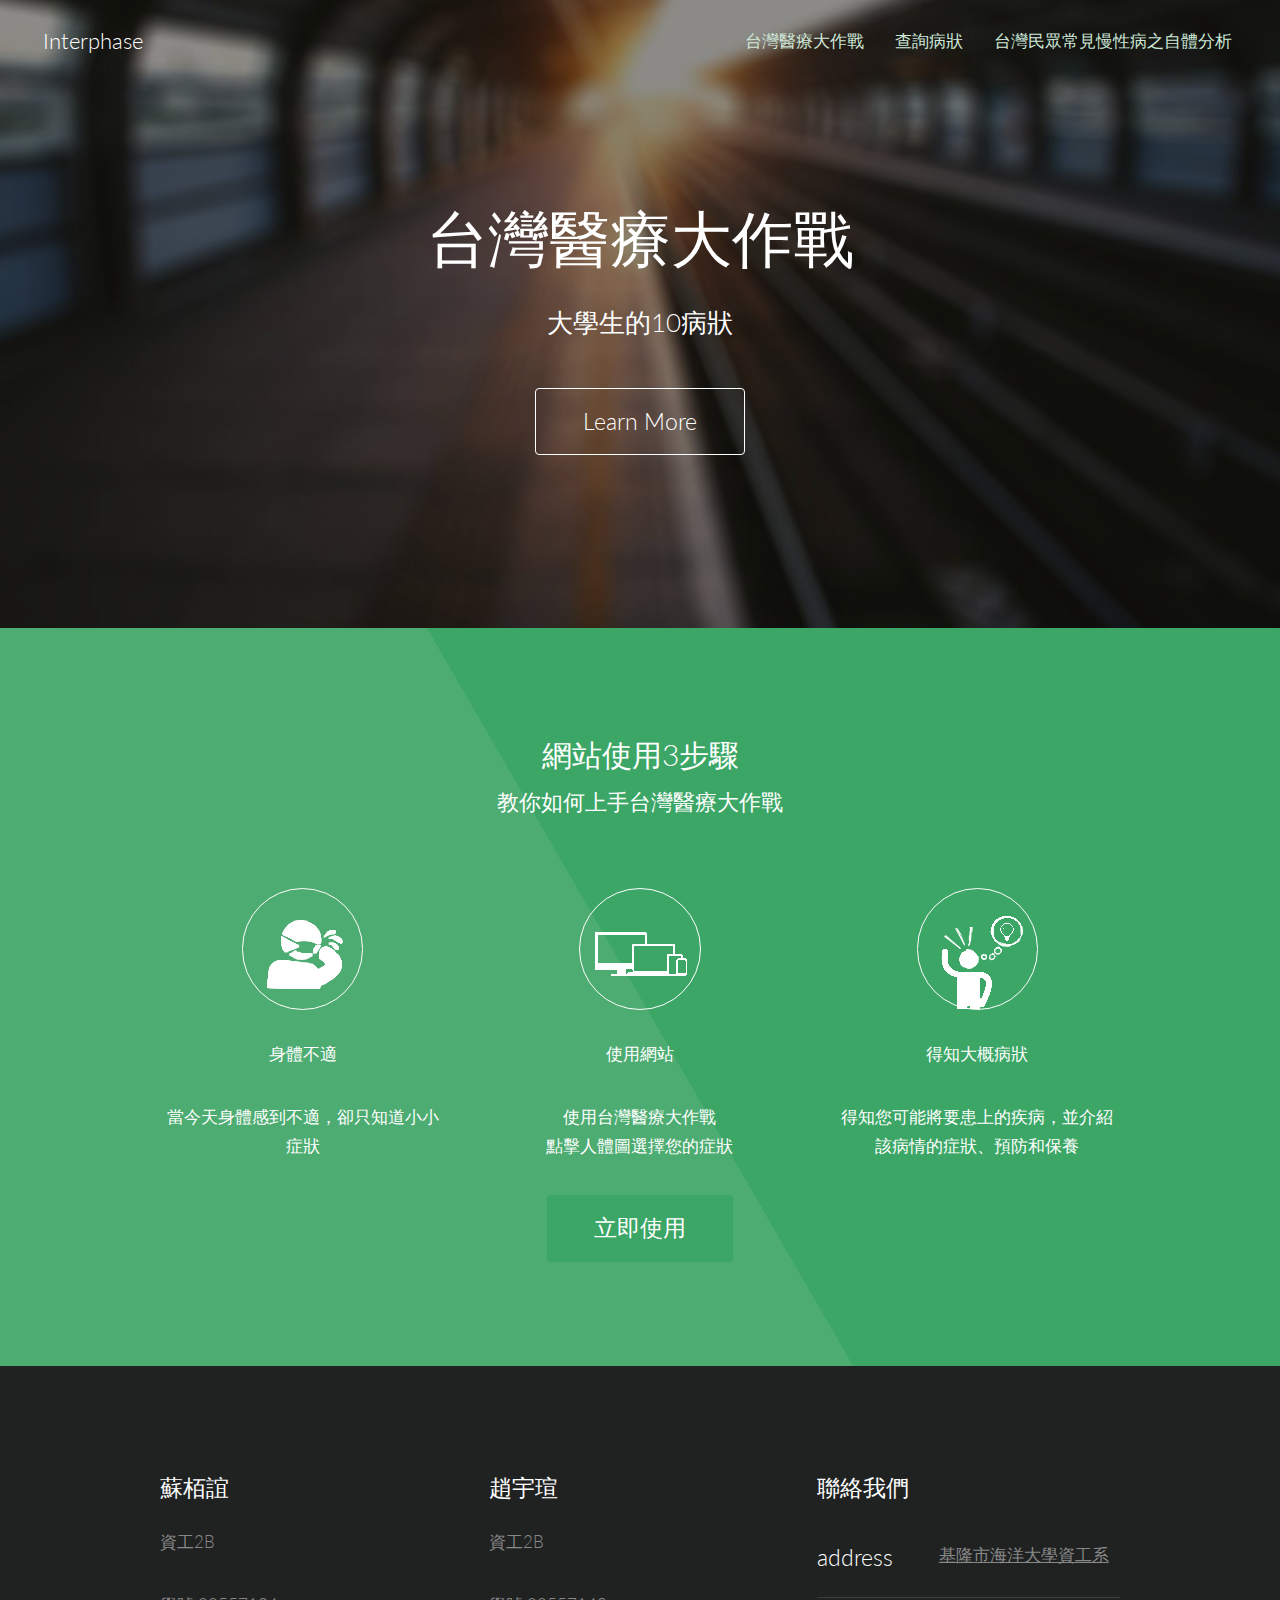
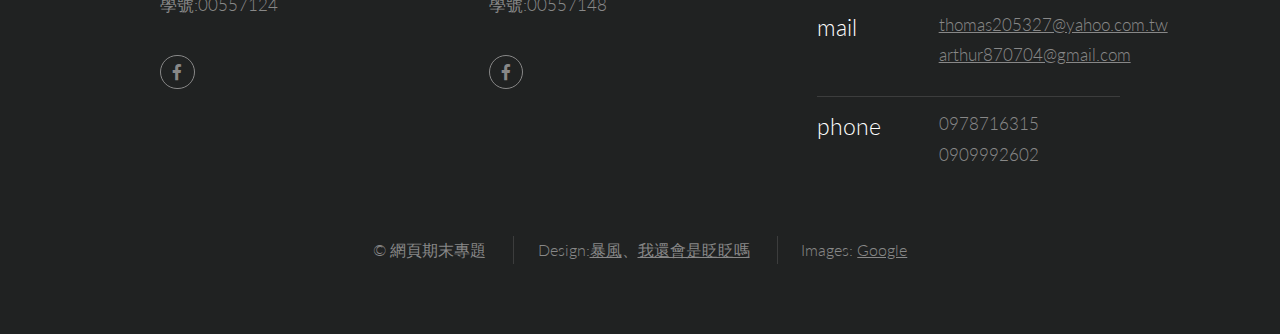
==== index.html @ dbf204b2 "First commit" ====
<!DOCTYPE html>

<html lang="en">
	<head>
		<meta charset="UTF-8">
		<title>網頁期末專題-台灣醫療大作戰</title>
		<meta http-equiv="content-type" content="text/html; charset=utf-8" />
		<meta name="description" content="" />
		<meta name="keywords" content="" />
		
		<script src="js/jquery.min.js"></script>                    
		<script src="js/skel.min.js"></script>
		<script src="js/skel-layers.min.js"></script>               <!-- 左上方的-->
		<script src="js/init.js"></script>
		<script>
		$(function(){
        $('#bu').click(function(){
        $('html,body').animate({scrollTop:$('#one').offset().top},800);});
		});
		</script>
		<noscript>																<!-- -->
			<link rel="stylesheet" href="css/skel.css" />
			<link rel="stylesheet" href="css/style.css" />
			<link rel="stylesheet" href="css/style-xlarge.css" />
		</noscript>
	</head>
	<body class="landing">

		<!-- Header -->   
			<header id="header">                               
				<h1><a href="homepage.html" >Interphase</a></h1>
				<nav id="nav">
					<ul>
						<li><a href="homepage.html" target="_blank">台灣醫療大作戰</a></li>   <!-- 開新的一個視窗---->
						<li><a href="searchsick.html" target="_blank">查詢病狀</a></li>
						<li><a href="instructions.html" target="_blank">台灣民眾常見慢性病之自體分析</a></li>    
					</ul>
				</nav>
			</header>

		<!-- Banner -->                         <!-- 第一個畫面 -->   
			<section id="banner">
				<h2>台灣醫療大作戰</h2>
				<p>大學生的10病狀</p>
				<ul class="actions">
					<li>
						<a  id="bu"class="button big">Learn More</a>
					</li>
				</ul>
			</section>

		<!-- One -->                                                <!-- 第二個畫面       第一個小圈(小人身體不舒服)   第二個小圈(使用網站)   第三個小圈(得知大概病狀  就醫是否)-->  
			<section id="one" class="wrapper style1 align-center">
				<div class="container">
					<header>
						<h2>網站使用3步驟</h2>
						<p>教你如何上手台灣醫療大作戰</p>
					</header>
					<div class="row 200%">
						<section class="4u 12u$(small)">
							<i class="icon big rounded"><img style="margin-top:20px"src="images/sick.png"></i>    <!-- 用圖片-->
							<p>身體不適</p>
							<p>當今天身體感到不適，卻只知道小小症狀</p>
						</section>
						<section class="4u 12u$(small)">
							<i class="icon big rounded"><img style="margin-top:20px"src="images/computer.png"></i>
							<p>使用網站</p>
							<p>使用台灣醫療大作戰<br>點擊人體圖選擇您的症狀</p>
						</section>
						<section class="4u$ 12u$(small)">
							<i class="icon big rounded"><img style="margin-top:20px"src="images/idea.png"></i>
							<p>得知大概病狀</p>
							<p>得知您可能將要患上的疾病，並介紹該病情的症狀、預防和保養</p>
						</section>
					</div>
				</div>
				<ul class="actions">
					<li>
						<a href="searchsick.html" target="_blank" class="button big">立即使用</a>
					</li>
				</ul>
			</section>
			

		<!-- Footer -->
			<footer id="footer">
				<div class="container">
					<div class="row">
						<section class="4u 6u(medium) 12u$(small)">
							<h3>蘇栢誼</h3>
							<p>資工2B</p>
							<p>學號:00557124</p>
							<ul class="icons">
								<li><a href="https://www.facebook.com/profile.php?id=100003117683092" class="icon rounded fa-facebook"  target="_blank"><span class="label">Facebook</span></a></li>
							</ul>
						</section>
						
						<section class="4u 6u$(medium) 12u$(small)">
							<h3>趙宇瑄</h3>
							<p>資工2B</p>
							<p>學號:00557148</p>
							<ul class="icons">
								<li><a href="https://www.facebook.com/yuhsiun.choa" class="icon rounded fa-facebook"  target="_blank"><span class="label">Facebook</span></a></li>
							</ul>
						</section>
						
						<section class="4u$ 12u$(medium) 12u$(small)">
							<h3>聯絡我們</h3>
							<ul class="tabular">
								<li>
									<h3>address</h3>
									<a href="https://www.google.com.tw/maps/place/%E5%9C%8B%E7%AB%8B%E5%8F%B0%E7%81%A3%E6%B5%B7%E6%B4%8B%E5%A4%A7%E5%AD%B8%E9%9B%BB%E6%A9%9F%E5%B7%A5%E7%A8%8B%E5%AD%B8%E7%B3%BB/@25.1507169,121.7722264,16z/data=!4m8!1m2!2m1!1z5rW35rSL5aSn5a246Zu76LOH57O76aSo!3m4!1s0x345d4f0ec8c16b89:0xb1344fe19b8e067!8m2!3d25.1505787!4d121.7805212"  target="_blank">基隆市海洋大學資工系
									
								</li>
								<li>
									<h3>mail</h3>
									<a href="mailto:thomas205327@yahoo.com.tw"  target="_blank">thomas205327@yahoo.com.tw</a>
									<a href="mailto:arthur870704@gmail.com" target="_blank">arthur870704@gmail.com</a>
								</li>
								<li>
									<h3>phone</h3>
									0978716315<br>
									0909992602
								</li>
							</ul>
						</section>
					</div>
					<ul class="copyright">
						<li>&copy; 網頁期末專題</li>
						<li>Design:<a href="https://www.facebook.com/profile.php?id=100003117683092"target="_blank">暴風</a>、<a href="https://www.facebook.com/yuhsiun.choa"target="_blank">我還會是眨眨嗎</a></li>
						<li>Images: <a href="https://www.google.com.tw/"target="_blank">Google</a></li>
					</ul>
				</div>
			</footer>

	</body>
</html>
---- css/skel.css ----
/* Resets (http://meyerweb.com/eric/tools/css/reset/ | v2.0 | 20110126 | License: none (public domain)) */

	html,body,div,span,applet,object,iframe,h1,h2,h3,h4,h5,h6,p,blockquote,pre,a,abbr,acronym,address,big,cite,code,del,dfn,em,img,ins,kbd,q,s,samp,small,strike,strong,sub,sup,tt,var,b,u,i,center,dl,dt,dd,ol,ul,li,fieldset,form,label,legend,table,caption,tbody,tfoot,thead,tr,th,td,article,aside,canvas,details,embed,figure,figcaption,footer,header,hgroup,menu,nav,output,ruby,section,summary,time,mark,audio,video{margin:0;padding:0;border:0;font-size:100%;font:inherit;vertical-align:baseline;}article,aside,details,figcaption,figure,footer,header,hgroup,menu,nav,section{display:block;}body{line-height:1;}ol,ul{list-style:none;}blockquote,q{quotes:none;}blockquote:before,blockquote:after,q:before,q:after{content:'';content:none;}table{border-collapse:collapse;border-spacing:0;}body{-webkit-text-size-adjust:none}

/* Box Model */

	*, *:before, *:after {
		-moz-box-sizing: border-box;
		-webkit-box-sizing: border-box;
		box-sizing: border-box;
	}

/* Container */

	body {
		/* min-width: (containers) */
		min-width: 1200px;
	}

	.container {
		margin-left: auto;
		margin-right: auto;

		/* width: (containers) */
		width: 1200px;
	}

	/* Modifiers */

		/* 125% */
			.container.\31 25\25 {
				width: 100%;

				/* max-width: (containers * 1.25) */
				max-width: 1500px;

				/* min-width: (containers) */
				min-width: 1200px;
			}

		/* 75% */
			.container.\37 5\25 {

				/* width: (containers * 0.75) */
				width: 900px;

			}

		/* 50% */
			.container.\35 0\25 {

				/* width: (containers * 0.50) */
				width: 600px;

			}

		/* 25% */
			.container.\32 5\25 {

				/* width: (containers * 0.25) */
				width: 300px;

			}

/* Grid */

	.row {
		border-bottom: solid 1px transparent;
	}

	.row > * {
		float: left;
	}

	.row:after, .row:before {
		content: '';
		display: block;
		clear: both;
		height: 0;
	}

	.row.uniform > * > :first-child {
		margin-top: 0;
	}

	.row.uniform > * > :last-child {
		margin-bottom: 0;
	}

	/* Gutters */

		/* Normal */

			.row > * {
				/* padding: (gutters.horizontal) 0 0 (gutters.vertical) */
				padding: 0 0 0 2em;
			}

			.row {
				/* margin: -(gutters.horizontal) 0 0 -(gutters.vertical) */
				margin: 0 0 0 -2em;
			}

			.row.uniform > * {
				/* padding: (gutters.vertical) 0 0 (gutters.vertical) */
				padding: 2em 0 0 2em;
			}

			.row.uniform {
				/* margin: -(gutters.vertical) 0 0 -(gutters.vertical) */
				margin: -2em 0 0 -2em;
			}

		/* 200% */

			.row.\32 00\25 > * {
				/* padding: (gutters.horizontal) 0 0 (gutters.vertical) */
				padding: 0 0 0 4em;
			}

			.row.\32 00\25 {
				/* margin: -(gutters.horizontal) 0 0 -(gutters.vertical) */
				margin: 0 0 0 -4em;
			}

			.row.uniform.\32 00\25 > * {
				/* padding: (gutters.vertical) 0 0 (gutters.vertical) */
				padding: 4em 0 0 4em;
			}

			.row.uniform.\32 00\25 {
				/* margin: -(gutters.vertical) 0 0 -(gutters.vertical) */
				margin: -4em 0 0 -4em;
			}

		/* 150% */

			.row.\31 50\25 > * {
				/* padding: (gutters.horizontal) 0 0 (gutters.vertical) */
				padding: 0 0 0 1.5em;
			}

			.row.\31 50\25 {
				/* margin: -(gutters.horizontal) 0 0 -(gutters.vertical) */
				margin: 0 0 0 -1.5em;
			}

			.row.uniform.\31 50\25 > * {
				/* padding: (gutters.vertical) 0 0 (gutters.vertical) */
				padding: 1.5em 0 0 1.5em;
			}

			.row.uniform.\31 50\25 {
				/* margin: -(gutters.vertical) 0 0 -(gutters.vertical) */
				margin: -1.5em 0 0 -1.5em;
			}

		/* 50% */

			.row.\35 0\25 > * {
				/* padding: (gutters.horizontal) 0 0 (gutters.vertical) */
				padding: 0 0 0 1em;
			}

			.row.\35 0\25 {
				/* margin: -(gutters.horizontal) 0 0 -(gutters.vertical) */
				margin: 0 0 0 -1em;
			}

			.row.uniform.\35 0\25 > * {
				/* padding: (gutters.vertical) 0 0 (gutters.vertical) */
				padding: 1em 0 0 1em;
			}

			.row.uniform.\35 0\25 {
				/* margin: -(gutters.vertical) 0 0 -(gutters.vertical) */
				margin: -1em 0 0 -1em;
			}

		/* 25% */

			.row.\32 5\25 > * {
				/* padding: (gutters.horizontal) 0 0 (gutters.vertical) */
				padding: 0 0 0 0.5em;
			}

			.row.\32 5\25 {
				/* margin: -(gutters.horizontal) 0 0 -(gutters.vertical) */
				margin: 0 0 0 -0.5em;
			}

			.row.uniform.\32 5\25 > * {
				/* padding: (gutters.vertical) 0 0 (gutters.vertical) */
				padding: 0.5em 0 0 0.5em;
			}

			.row.uniform.\32 5\25 {
				/* margin: -(gutters.vertical) 0 0 -(gutters.vertical) */
				margin: -0.5em 0 0 -0.5em;
			}

		/* 0% */

			.row.\30 \25 > * {
				/* padding: (gutters.horizontal) 0 0 (gutters.vertical) */
				padding: 0;
			}

			.row.\30 \25 {
				/* margin: -(gutters.horizontal) 0 0 -(gutters.vertical) */
				margin: 0;
			}

	/* Cells */

		.\31 2u, .\31 2u\24, .\31 2u\28 1\29, .\31 2u\24\28 1\29 { width: 100%; clear: none; }
		.\31 1u, .\31 1u\24, .\31 1u\28 1\29, .\31 1u\24\28 1\29 { width: 91.6666666667%; clear: none; }
		.\31 0u, .\31 0u\24, .\31 0u\28 1\29, .\31 0u\24\28 1\29 { width: 83.3333333333%; clear: none; }
		.\39 u, .\39 u\24, .\39 u\28 1\29, .\39 u\24\28 1\29 { width: 75%; clear: none; }
		.\38 u, .\38 u\24, .\38 u\28 1\29, .\38 u\24\28 1\29 { width: 66.6666666667%; clear: none; }
		.\37 u, .\37 u\24, .\37 u\28 1\29, .\37 u\24\28 1\29 { width: 58.3333333333%; clear: none; }
		.\36 u, .\36 u\24, .\36 u\28 1\29, .\36 u\24\28 1\29 { width: 50%; clear: none; }
		.\35 u, .\35 u\24, .\35 u\28 1\29, .\35 u\24\28 1\29 { width: 41.6666666667%; clear: none; }
		.\34 u, .\34 u\24, .\34 u\28 1\29, .\34 u\24\28 1\29 { width: 33.3333333333%; clear: none; }
		.\33 u, .\33 u\24, .\33 u\28 1\29, .\33 u\24\28 1\29 { width: 25%; clear: none; }
		.\32 u, .\32 u\24, .\32 u\28 1\29, .\32 u\24\28 1\29 { width: 16.6666666667%; clear: none; }
		.\31 u, .\31 u\24, .\31 u\28 1\29, .\31 u\24\28 1\29 { width: 8.3333333333%; clear: none; }

		.\31 2u\24 + *, .\31 2u\24\28 1\29 + *,
		.\31 1u\24 + *, .\31 1u\24\28 1\29 + *,
		.\31 0u\24 + *, .\31 0u\24\28 1\29 + *,
		.\39 u\24 + *, .\39 u\24\28 1\29 + *,
		.\38 u\24 + *, .\38 u\24\28 1\29 + *,
		.\37 u\24 + *, .\37 u\24\28 1\29 + *,
		.\36 u\24 + *, .\36 u\24\28 1\29 + *,
		.\35 u\24 + *, .\35 u\24\28 1\29 + *,
		.\34 u\24 + *, .\34 u\24\28 1\29 + *,
		.\33 u\24 + *, .\33 u\24\28 1\29 + *,
		.\32 u\24 + *, .\32 u\24\28 1\29 + *,
		.\31 u\24  + *,  .\31 u\24\28 1\29 + * {
			clear: left;
		}

		.\-11u { margin-left: 91.6666666667% }
		.\-10u { margin-left: 83.3333333333% }
		.\-9u { margin-left: 75% }
		.\-8u { margin-left: 66.6666666667% }
		.\-7u { margin-left: 58.3333333333% }
		.\-6u { margin-left: 50% }
		.\-5u { margin-left: 41.6666666667% }
		.\-4u { margin-left: 33.3333333333% }
		.\-3u { margin-left: 25% }
		.\-2u { margin-left: 16.6666666667% }
		.\-1u { margin-left: 8.3333333333% }
---- css/style.css ----
@charset "UTF-8";
@import url(font-awesome.min.css);
@import url("http://fonts.googleapis.com/css?family=Lato:300,400");

/*
	Interphase by TEMPLATED
	templated.co @templatedco
	Released for free under the Creative Commons Attribution 3.0 license (templated.co/license)
*/

/* Basic */

	body {
		background: #fff;
	}

	body, input, select, textarea {
		color: #444;
		font-family: "Lato", Helvetica, sans-serif;
		font-size: 15pt;
		font-weight: 300;
		line-height: 1.65em;
	}

	a {
		color: #4dac71;
		text-decoration: underline;
	}

		a:hover {
			text-decoration: none;
		}
		
	

	strong, b {
		color: #666;
		font-weight: 400;
	}

	em, i {
		font-style: italic;
	}

	l{
		
	}
	
	p {
		margin: 0 0 2em 0;
	}

	h1, h2, h3, h4, h5, h6 {
		color: #666;
		font-weight: 300;
		line-height: 1em;
		margin: 0 0 1em 0;
	}

		h1 a, h2 a, h3 a, h4 a, h5 a, h6 a {
			color: inherit;
			text-decoration: none;
		}

	h2 {
		font-size: 1.75em;
		line-height: 1.5em;
	}

	h3 {
		font-size: 1.35em;
		line-height: 1.5em;
	}

	h4 {
		font-size: 1.1em;
		line-height: 1.5em;
	}

	h5 {
		font-size: 0.9em;
		line-height: 1.5em;
	}

	h6 {
		font-size: 0.7em;
		line-height: 1.5em;
	}

	sub {
		font-size: 0.8em;
		position: relative;
		top: 0.5em;
	}

	sup {
		font-size: 0.8em;
		position: relative;
		top: -0.5em;
	}

	hr {
		border: 0;
		border-bottom: medium 1px rgba(144, 144, 144, 0.25);
		margin: 2em 0;
	}

		hr.major {
			margin: 3em 0;
		}

	blockquote {
		border-left: solid 4px rgba(144, 144, 144, 0.25);
		font-style: italic;
		margin: 0 0 2em 0;
		padding: 0.5em 0 0.5em 2em;
	}

	

	pre {
		-webkit-overflow-scrolling: touch;
		font-family: "Courier New", monospace;
		font-size: 0.9em;
		margin: 0 0 2em 0;
	}

		pre code {
			display: block;
			line-height: 1.75em;
			padding: 1em 1.5em;
			overflow-x: auto;
		}

	.align-left {
		text-align: left;
	}

	.align-center {
		text-align: center;
	}

	.align-right {
		text-align: right;
	}

/* Section/Article */

	section.special, article.special {
		text-align: center;
	}
	header p {
		position: relative;
		margin: 0 0 1.5em 0;
	}

	header h2 + p {
		font-size: 1.25em;
		margin-top: -1em;
		line-height: 1.5em;
	}

	header h3 + p {
		font-size: 1.1em;
		margin-top: -0.8em;
		line-height: 1.5em;
	}

	header h4 + p,
	header h5 + p,
	header h6 + p {
		font-size: 0.9em;
		margin-top: -0.6em;
		line-height: 1.5em;
	}

	header.major {
		text-align: center;
		margin-bottom: 3em;
	}

		header.major h2 {
			font-size: 3em;
		}

		header.major p {
			border-top: medium double rgba(144, 144, 144, 0.25);
			display: inline-block;
			padding: 2em 2em 0 2em;
		}
		
		header.major1 {
		margin-bottom: 3em;
	}

		header.major1 h2 {
			font-size: 3em;
		}

		header.major1 p {
			border-top: medium double rgba(144, 144, 144, 0.25);
			display: inline-block;
			padding: 2em 2em 0 2em;
		}
		

/* Form */

	form {
		margin: 0 0 2em 0;
	}

	label {
		color: #666;
		display: block;
		font-size: 0.9em;
		font-weight: 400;
		margin: 0 0 1em 0;
	}

	input[type="text"],
	input[type="password"],
	input[type="email"],
	select,
	textarea {
		-moz-appearance: none;
		-webkit-appearance: none;
		-o-appearance: none;
		-ms-appearance: none;
		appearance: none;
		background: rgba(144, 144, 144, 0.075);
		border-radius: 4px;
		border: none;
		border: solid 1px rgba(144, 144, 144, 0.25);
		color: inherit;
		display: block;
		outline: 0;
		padding: 0 1em;
		text-decoration: none;
		width: 100%;
	}

		input[type="text"]:invalid,
		input[type="password"]:invalid,
		input[type="email"]:invalid,
		select:invalid,
		textarea:invalid {
			box-shadow: none;
		}

		input[type="text"]:focus,
		input[type="password"]:focus,
		input[type="email"]:focus,
		select:focus,
		textarea:focus {
			border-color: #4dac71;
			box-shadow: 0 0 0 1px #4dac71;
		}

	.select-wrapper {
		text-decoration: none;
		display: block;
		position: relative;
	}

		.select-wrapper:before {
			content: "";
			-moz-osx-font-smoothing: grayscale;
			-webkit-font-smoothing: antialiased;
			font-family: FontAwesome;
			font-style: normal;
			font-weight: normal;
			text-transform: none !important;
		}

		.select-wrapper:before {
			color: rgba(144, 144, 144, 0.25);
			display: block;
			height: 2.75em;
			line-height: 2.75em;
			pointer-events: none;
			position: absolute;
			right: 0;
			text-align: center;
			top: 0;
			width: 2.75em;
		}

		.select-wrapper select::-ms-expand {
			display: none;
		}

	input[type="text"],
	input[type="password"],
	input[type="email"],
	select {
		height: 2.75em;
	}

	textarea {
		padding: 0.75em 1em;
	}

	input[type="checkbox"],
	input[type="radio"] {
		-moz-appearance: none;
		-webkit-appearance: none;
		-o-appearance: none;
		-ms-appearance: none;
		appearance: none;
		display: block;
		float: left;
		margin-right: -2em;
		opacity: 0;
		width: 1em;
		z-index: -1;
	}

		input[type="checkbox"] + label,
		input[type="radio"] + label {
			text-decoration: none;
			color: #444;
			cursor: pointer;
			display: inline-block;
			font-size: 1em;
			font-weight: 300;
			padding-left: 2.4em;
			padding-right: 0.75em;
			position: relative;
		}

			input[type="checkbox"] + label:before,
			input[type="radio"] + label:before {
				-moz-osx-font-smoothing: grayscale;
				-webkit-font-smoothing: antialiased;
				font-family: FontAwesome;
				font-style: normal;
				font-weight: normal;
				text-transform: none !important;
			}

			input[type="checkbox"] + label:before,
			input[type="radio"] + label:before {
				background: rgba(144, 144, 144, 0.075);
				border-radius: 4px;
				border: solid 1px rgba(144, 144, 144, 0.25);
				content: '';
				display: inline-block;
				height: 1.65em;
				left: 0;
				line-height: 1.58125em;
				position: absolute;
				text-align: center;
				top: 0;
				width: 1.65em;
			}

		input[type="checkbox"]:checked + label:before,
		input[type="radio"]:checked + label:before {
			background: #3ba666;
			border-color: #3ba666;
			color: #ffffff;
			content: '\f00c';
		}

		input[type="checkbox"]:focus + label:before,
		input[type="radio"]:focus + label:before {
			border-color: #4dac71;
			box-shadow: 0 0 0 1px #4dac71;
		}

	input[type="checkbox"] + label:before {
		border-radius: 4px;
	}

	input[type="radio"] + label:before {
		border-radius: 100%;
	}

	::-webkit-input-placeholder {
		color: #888 !important;
		opacity: 1.0;
	}

	:-moz-placeholder {
		color: #888 !important;
		opacity: 1.0;
	}

	::-moz-placeholder {
		color: #888 !important;
		opacity: 1.0;
	}

	:-ms-input-placeholder {
		color: #888 !important;
		opacity: 1.0;
	}

	.formerize-placeholder {
		color: #888 !important;
		opacity: 1.0;
	}

/* Box */

	.box {
		border-radius: 4px;
		border: solid 1px rgba(144, 144, 144, 0.25);
		margin-bottom: 2em;
		padding: 1.5em;
	}

		.box > :last-child,
		.box > :last-child > :last-child,
		.box > :last-child > :last-child > :last-child {
			margin-bottom: 0;
		}

		.box.alt {
			border: 0;
			border-radius: 0;
			padding: 0;
		}

/* Icon */

	.icon {
		text-decoration: none;
		border-bottom: none;
		position: relative;
	}

		.icon:before {
			-moz-osx-font-smoothing: grayscale;
			-webkit-font-smoothing: antialiased;
			font-family: FontAwesome;
			font-style: normal;
			font-weight: normal;
			text-transform: none !important;
		}

		.icon > .label {
			display: none;
		}

		.icon.rounded {
			border-radius: 100%;
			border: 1px solid #4dac71;
			display: inline-block;
			height: 2em;
			line-height: 2em;
			text-align: center;
			width: 2em;
		}

			.icon.rounded.big {
				font-size: 3.5em;
			}

/* Image */





	.image {
		border-radius: 4px;
		border: 0;
		display: inline-block;
		position: relative;
	}
	
		.image img {
			border-radius: 4px;
			display: block;
		}

		.image.left {
			float: left;
			padding: 0 1em 1em 0;
			top: 0.25em;
		}
		
		.image.right {
			float: right;
			padding: 0 0 1em 1.5em;
			top: 0.25em;
		}

		.image.left, .image.right{
			max-width: 100%;
		}

			.image.left img, .image.right img{
				width: 100%;
			}
			

		.image.fit {
			display: block;
			margin: 0 0 2em 0;
			width: 100%;
		}

			.image.fit img {
				width: 100%;
			}

/* List */

	ol {
		list-style: decimal;
		margin: 0 0 2em 0;
		padding-left: 1.25em;
	}

		ol li {
			padding-left: 0.25em;
		}

	ul {
		list-style: disc;
		margin: 0 0 2em 0;
		padding-left: 1em;
	}

		ul li {
			padding-left: 0.5em;
		}

		ul.alt {
			list-style: none;
			padding-left: 0;
		}

			ul.alt li {
				border-top: solid 1px rgba(144, 144, 144, 0.25);
				padding: 0.8em 0;
			}

				ul.alt li:first-child {
					border-top: 0;
					padding-top: 0;
				}

		ul.icons {
			cursor: default;
			list-style: none;
			padding-left: 0;
		}

			ul.icons li {
				display: inline-block;
				padding: 0 1em 0 0;
			}

				ul.icons li:last-child {
					padding-right: 0;
				}

		ul.actions {
			cursor: default;
			list-style: none;
			padding-left: 0;
		}

			ul.actions li {
				display: inline-block;
				padding: 0 1em 0 0;
				vertical-align: middle;
			}

				ul.actions li:last-child {
					padding-right: 0;
				}

			ul.actions.small li {
				padding: 0 0.5em 0 0;
			}

			ul.actions.vertical li {
				display: block;
				padding: 1em 0 0 0;
			}

				ul.actions.vertical li:first-child {
					padding-top: 0;
				}

				ul.actions.vertical li > * {
					margin-bottom: 0;
				}

			ul.actions.vertical.small li {
				padding: 0.5em 0 0 0;
			}

				ul.actions.vertical.small li:first-child {
					padding-top: 0;
				}

			
				
			ul.actions.fit {
				display: table;
				margin-left: -1em;
				padding: 0;
				table-layout: fixed;
				width: calc(100% + 1em);
			}

				ul.actions.fit li {
					display: table-cell;
					padding: 0 0 0 1em;
				}

					ul.actions.fit li > * {
						margin-bottom: 0;
					}

				ul.actions.fit.small {
					margin-left: -0.5em;
					width: calc(100% + 0.5em);
				}

					ul.actions.fit.small li {
						padding: 0 0 0 0.5em;
					}

		ul.tabular {
			list-style: outside none none;
			padding: 0px;
		}

			ul.tabular li {
				border-top: solid 1px rgba(144, 144, 144, 0.25);
				line-height: 1.75em;
				margin: 1.5em 0px 0px;
				padding-left: 7em;
				padding-top: 12px;
				position: relative;
			}

				ul.tabular li:first-child {
					border-top: 0;
					margin-top: 0;
				}

				ul.tabular li h3 {
					left: 0px;
					position: absolute;
					text-align: center;
					top: 12px;
					vertical-align: top;
					width: 1em;
				}

	dl {
		margin: 0 0 2em 0;
	}

	table, th, td {
    border: 1px solid black;
}
	
	
/* Table */

	.table-wrapper {
		-webkit-overflow-scrolling: touch;
		overflow-x: auto;
	}
	
	
	table {
		margin: 0 0 2em 0;
		width: 100%;
	}

		table tbody tr {
			border: solid 1px rgba(144, 144, 144, 0.25);
			border-left: 0;
			border-right: 0;
		}

			table tbody tr:nth-child(2n + 1) {
				background-color: rgba(144, 144, 144, 0.075);
			}

		table td {
			padding: 0.75em 0.75em;
		}

		table th {
			color: #666;
			font-size: 0.9em;
			font-weight: 400;
			padding: 0 0.75em 0.75em 0.75em;
			text-align: left;
		}

		table thead {
			border-bottom: solid 2px rgba(144, 144, 144, 0.25);
		}

		table tfoot {
			border-top: solid 2px rgba(144, 144, 144, 0.25);
		}

		table.alt {
			border-collapse: separate;
		}

			table.alt tbody tr td {
				border: solid 1px rgba(144, 144, 144, 0.25);
				border-left-width: 0;
				border-top-width: 0;
			}

				table.alt tbody tr td:first-child {
					border-left-width: 1px;
				}

			table.alt tbody tr:first-child td {
				border-top-width: 1px;
			}

			table.alt thead {
				border-bottom: 0;
			}

			table.alt tfoot {
				border-top: 0;
			}

/* Button */

	input[type="submit"],
	input[type="reset"],
	input[type="button"],
	.button {
		-moz-appearance: none;
		-webkit-appearance: none;
		-o-appearance: none;
		-ms-appearance: none;
		appearance: none;
		-moz-transition: background-color 0.2s ease-in-out, color 0.2s ease-in-out;
		-webkit-transition: background-color 0.2s ease-in-out, color 0.2s ease-in-out;
		-o-transition: background-color 0.2s ease-in-out, color 0.2s ease-in-out;
		-ms-transition: background-color 0.2s ease-in-out, color 0.2s ease-in-out;
		transition: background-color 0.2s ease-in-out, color 0.2s ease-in-out;
		background-color: #3ba666;
		border-radius: 4px;
		border: 0;
		color: #ffffff;
		cursor: pointer;
		display: inline-block;
		font-weight: 400;
		height: 2.85em;
		line-height: 2.8em;
		padding: 0 2em;
		text-align: center;
		text-decoration: none;
		white-space: nowrap;
	}

		input[type="submit"]:hover,
		input[type="reset"]:hover,
		input[type="button"]:hover,
		.button:hover {
			background-color: #42b972;
		}
		
		.button.big2:hover{
			background-color: rgba(100, 149, 237,0.7);	
		}
		

		input[type="submit"]:active,
		input[type="reset"]:active,
		input[type="button"]:active,
		.button:active {
			background-color: #34935a;
		}

		input[type="submit"].icon,
		input[type="reset"].icon,
		input[type="button"].icon,
		.button.icon {
			padding-left: 1.35em;
		}

			input[type="submit"].icon:before,
			input[type="reset"].icon:before,
			input[type="button"].icon:before,
			.button.icon:before {
				margin-right: 0.5em;
			}

		input[type="submit"].fit,
		input[type="reset"].fit,
		input[type="button"].fit,
		.button.fit {
			display: block;
			margin: 0 0 1em 0;
			width: 100%;
		}

		input[type="submit"].small,
		input[type="reset"].small,
		input[type="button"].small,
		.button.small {
			font-size: 0.8em;
		}

		input[type="submit"].big,
		input[type="reset"].big,
		input[type="button"].big,
		.button.big {
			font-size: 1.35em;
		}
		
		.button.big1 {
			font-size: 1em;
			width:700px;
			color:#000000;
		}
		.button.big2 {
			font-size: 1em;
			width:200px;
			color:#000000;
		}
		
			


		input[type="submit"].alt,
		input[type="reset"].alt,
		input[type="button"].alt,
		.button.alt {
			background-color: transparent;
			box-shadow: inset 0 0 0 2px rgba(144, 144, 144, 0.25);
			color: #666 !important;
		}

			input[type="submit"].alt:hover,
			input[type="reset"].alt:hover,
			input[type="button"].alt:hover,
			.button.alt:hover {
				background-color: rgba(144, 144, 144, 0.075);
			}

			input[type="submit"].alt:active,
			input[type="reset"].alt:active,
			input[type="button"].alt:active,
			.button.alt:active {
				background-color: rgba(144, 144, 144, 0.2);
			}

			input[type="submit"].alt.icon:before,
			input[type="reset"].alt.icon:before,
			input[type="button"].alt.icon:before,
			.button.alt.icon:before {
				color: #888;
			}

		input[type="submit"].special,
		input[type="reset"].special,
		input[type="button"].special,
		.button.special {
			background-color: #4dac71;
			color: #ffffff !important;
		}

			input[type="submit"].special:hover,
			input[type="reset"].special:hover,
			input[type="button"].special:hover,
			.button.special:hover {
				background-color: #5cb67e;
			}

			input[type="submit"].special:active,
			input[type="reset"].special:active,
			input[type="button"].special:active,
			.button.special:active {
				background-color: #459a65;
			}

		input[type="submit"].disabled, input[type="submit"]:disabled,
		input[type="reset"].disabled,
		input[type="reset"]:disabled,
		input[type="button"].disabled,
		input[type="button"]:disabled,
		.button.disabled,
		.button:disabled {
			background-color: #444 !important;
			box-shadow: inset 0 -0.15em 0 0 rgba(0, 0, 0, 0.15);
			color: #fff !important;
			cursor: default;
			opacity: 0.25;
		}

/* Header */

	body.landing #header {
		background-color: transparent;
		left: 0;
		position: absolute;
		top: 0;
	}

	#header {
		background-color: #202222;
		color: #ffffff;
		cursor: default;
		height: 4.75em;
		line-height: 4.75em;
		width: 100%;
		z-index: 10000;
	}

		#header h1 {
			color: #ffffff;
			height: inherit;
			left: 2.5em;
			line-height: inherit;
			margin: 0;
			padding: 0;
			position: absolute;
			top: 0;
		}

			#header h1 a {
				font-size: 1.25em;
			}

		#header nav {
			height: inherit;
			line-height: inherit;
			position: absolute;
			right: 2.75em;
			top: 0;
			vertical-align: middle;
		}

			#header nav > ul {
				list-style: none;
				margin: 0;
				padding-left: 0;
			}

				#header nav > ul > li {
					border-radius: 4px;
					display: inline-block;
					margin-left: 1.5em;
					padding-left: 0;
				}

					#header nav > ul > li a {
						-moz-transition: color 0.2s ease-in-out;
						-webkit-transition: color 0.2s ease-in-out;
						-o-transition: color 0.2s ease-in-out;
						-ms-transition: color 0.2s ease-in-out;
						transition: color 0.2s ease-in-out;
						color: #cee8d8;
						display: inline-block;
						text-decoration: none;
					}

						#header nav > ul > li a:hover {
							color: #ffffff;
						}

					#header nav > ul > li:first-child {
						margin-left: 0;
					}

					#header nav > ul > li .button {
						height: 2.25em;
						line-height: 2.25em;
						margin-bottom: 0;
						padding: 0 1em;
						position: relative;
						top: -0.075em;
						vertical-align: middle;
					}

		#header .container {
			position: relative;
		}

			#header .container h1 {
				left: 0;
			}

			#header .container nav {
				right: 0;
			}
		
		.container ul1{
			display: inline-block;
			position:absolute;
			left: 1100px;
			top:750px;
			width:auto;
			cursor: pointer;
		}

		
		
/* Banner */

	#bann{
		background: url("../images/bg01.jpg");   
		background-size: cover;
	}

	#banner {
		background: url("images/overlay.png"), url("../images/banner.jpg");     /*患第一畫面的圖片*/
		background-position: center;
		background-repeat: no-repeat;
		background-size: cover;
		color: #ffffff;
		padding: 16em 0em 14em;
		text-align: center;
	}

		#banner h2 {
			color: #ffffff;
			font-size: 3em;
			line-height: 1em;
			margin: 0 0 0.5em 0;
			padding: 0;
		}

		#banner p {
			font-size: 1.5em;
			margin: 1.5em 0 0 0;
		}

		#banner .actions {
			margin: 3em 0 0 0;
		}

		#banner .button {
			background-color: transparent;
			border: 1px solid #ffffff;
			font-weight: 300;
		}

			#banner .button:hover {
				background-color: rgba(255, 255, 255, 0.2);
			}		
			
		
		
		#word .button.big1 {
			background-color: transparent;   
			border:  #ffffff;
			font-weight: 300;
		}
			
			#word .button.big1:hover {
				background-color: rgba(100, 149, 237,0.7);
			}
		.button.big2 {
			background-color: rgba(255, 255, 255,0.5) ;
			border:  #ffffff   ;             
			font-weight: 300  ;             
		}
			
			.button.big2:hover {
				background-color: rgba(227, 38, 54,0.5);
			}
		
/* Wrapper */





	.wrapper {
		padding: 6em 0em 4em;
	}

	
	
		.wrapper.style1 {
			background-color: #3ba666;
			-moz-background-image: linear-gradient(60deg, #4dac71 50%, #3ba666 50%);
			-webkit-background-image: linear-gradient(60deg, #4dac71 50%, #3ba666 50%);
			-o-background-image: linear-gradient(60deg, #4dac71 50%, #3ba666 50%);
			-ms-background-image: linear-gradient(60deg, #4dac71 50%, #3ba666 50%);
			background-image: linear-gradient(60deg, #4dac71 50%, #3ba666 50%);
			color: #ffffff;
		}

			.wrapper.style1 header {
				margin-bottom: 4em;
			}

			.wrapper.style1 h2 {
				color: #ffffff;
			}

			.wrapper.style1 .icon.big {
				border-color: #ffffff;
				margin-bottom: 0.5em;
			}
		

			
		.wrapper.style2 .title, .wrapper.style2 header {
			border-bottom: medium double rgba(144, 144, 144, 0.25);
			padding-bottom: 1em;
		}

		.wrapper.style2 header {
			margin-bottom: 4em;
		}

		.wrapper.style2 .feature {
			margin: 0 0 2em 0;
		}
		.wrapper.image.left{
				padding: 0 0 20px;
		}
		
		
		.wrapper.style3 {
			background-color: #3ba666;
			-moz-background-image: linear-gradient(60deg, #4dac71 50%, #3ba666 50%);
			-webkit-background-image: linear-gradient(60deg, #4dac71 50%, #3ba666 50%);
			-o-background-image: linear-gradient(60deg, #4dac71 50%, #3ba666 50%);
			-ms-background-image: linear-gradient(60deg, #4dac71 50%, #3ba666 50%);
			background-image: linear-gradient(60deg, #4dac71 50%, #3ba666 50%);
			color: #ffffff;
		}

			.wrapper.style3 p {
				color:#d4ffc8;
				margin-bottom: 4em;
				margin-left: 7em;
				margin-right: 7em;
			}
			
		.wrapper.style3	a {
		color: #d4ffc8;
		text-decoration: underline;
	}

		.wrapper.style3 a:hover {
			text-decoration: none;
		}

			.wrapper.style3 h4 {
				margin-left: 3em;
				margin-right: 3em;
				color: #d4ffc8;
				font-size:50px;
			}
		
		.wrapper.style4 {
			background-color: #4dbabf;
			-moz-background-image: linear-gradient(120deg, #4dbabf 50%, #3dccd1 50%);
			-webkit-background-image: linear-gradient(120deg, #4dbabf 50%, #3dccd1 50%);
			-o-background-image: linear-gradient(120deg, #4dbabf 50%, #3dccd1 50%);
			-ms-background-image: linear-gradient(120deg, #4dbabf 50%, #3dccd1 50%);
			background-image: linear-gradient(120deg, #4dbabf 50%, #3dccd1 50%);
			color: #ffffff;
		}	
			.wrapper.style4 header {
			border-bottom: medium double rgba(144, 144, 144, 0.25);
			padding-bottom: 1em;
		}
	
		
		.wrapper.style4	a {
		color: #e0ffff;
		text-decoration: underline;
	}

		.wrapper.style4 a:hover {
			text-decoration: none;
		}
		
		.wrapper.style4 p {
				color: #e0ffff;
				margin-bottom: 4em;
				margin-left: 7em;
				margin-right: 7em;
			}

			.wrapper.style4 h4 {
				margin-left: 3em;
				margin-right: 3em;
				color: #e0ffff;
				font-size:50px;
			}

/* Footer */

	#footer {
		background: #202222;
		color: #888;
		padding: 6em 0em 4em;
	}

		#footer h2, #footer h3, #footer h4 {
			color: #ffffff;
		}

		#footer a {
			-moz-transition: all 0.2s ease-in-out;
			-webkit-transition: all 0.2s ease-in-out;
			-o-transition: all 0.2s ease-in-out;
			-ms-transition: all 0.2s ease-in-out;
			transition: all 0.2s ease-in-out;
			color: #888;
		}

			#footer a:active, #footer a:hover {
				color: #ffffff;
			}

		#footer .icons .rounded {
			border-color: #888;
			font-size: 1.5em;
		}

			#footer .icons .rounded:active, #footer .icons .rounded:hover {
				border-color: #ffffff;
			}

		#footer .copyright {
			font-size: 0.9em;
			margin: 2em 0 0 0;
			padding: 0;
			text-align: center;
		}

			#footer .copyright li {
				border-left: solid 1px rgba(144, 144, 144, 0.25);
				display: inline-block;
				list-style: none;
				margin-left: 1.5em;
				padding-left: 1.5em;
			}

				#footer .copyright li:first-child {
					border-left: 0;
					margin-left: 0;
					padding-left: 0;
				}
				
	/*body*/
	#imghov .image:hover{
		background-color: #ffffff;
	}
	
a1 {
		text-align:center;
		color:#ffffff;
}


	
x { background-color: rgb(255,255,255,0);
             margin-bottom: .5em;
             font-family: arial, helvetica, sans-serif; 
			 
			 }
	
	#top-bar{
text-align:center;
 width:100%;
 height:50px;
 background:rgb(255,191,0,0.8);
 position:fixed;
 bottom:-65px;
 z-index:1;
 
 /* CSS3 陰影*/-webkit-box-shadow: 0px 8px 15px #333;
-moz-box-shadow: 0px 8px 15px #333;
box-shadow: 0px 8px 15px #333; 
}
---- css/style-xlarge.css ----
/*
	Interphase by TEMPLATED
	templated.co @templatedco
	Released for free under the Creative Commons Attribution 3.0 license (templated.co/license)
*/

/* Basic */

	body, input, select, textarea {
		font-size: 13pt;
	}
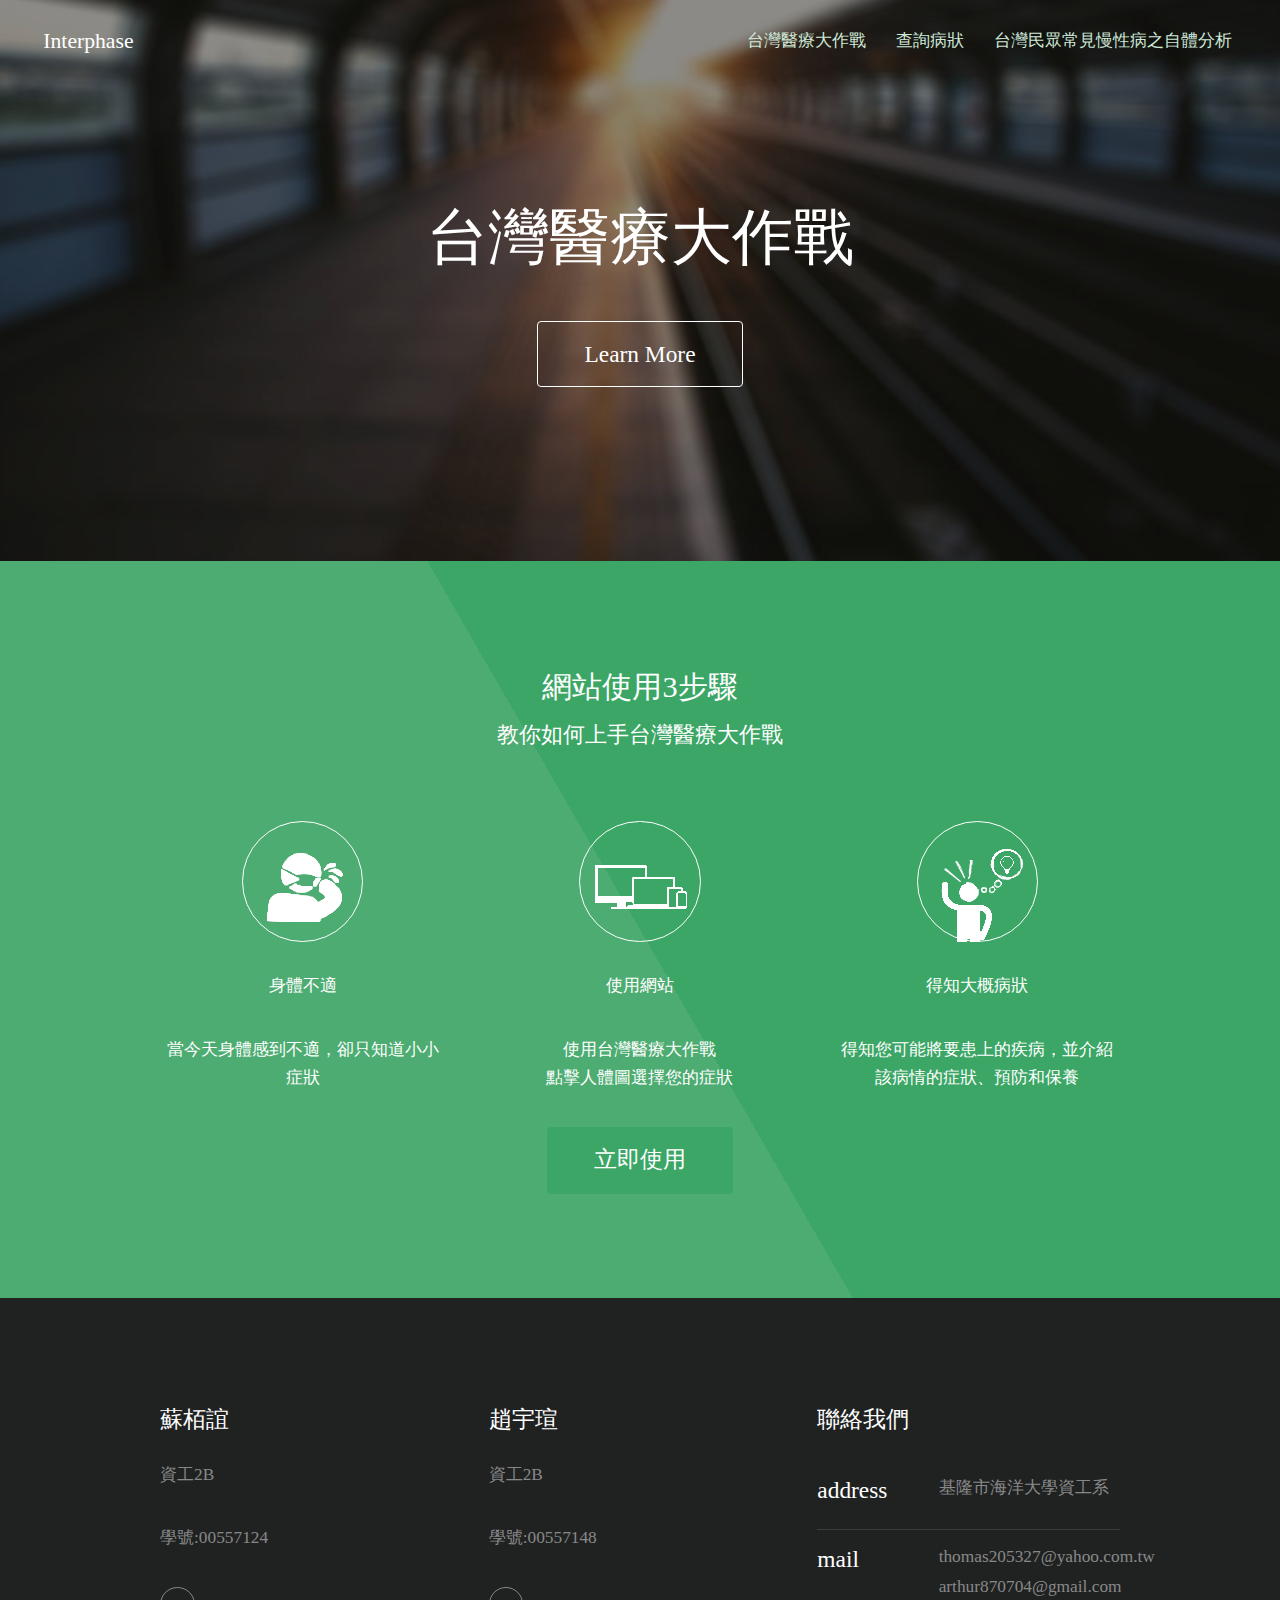
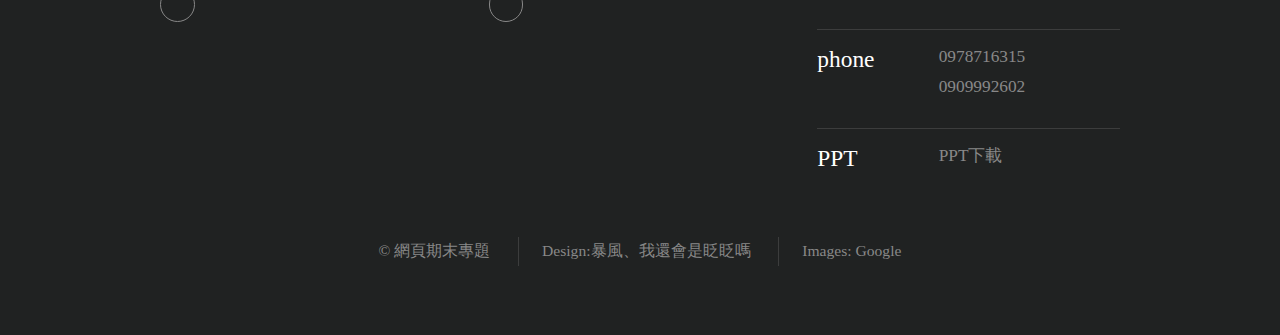
==== commit 424d918c: "fff" ====
--- a/index.html
+++ b/index.html
@@ -28,10 +28,10 @@
 
 		<!-- Header -->   
 			<header id="header">                               
-				<h1><a href="homepage.html" >Interphase</a></h1>
+				<h1><a href="index.html" >Interphase</a></h1>
 				<nav id="nav">
 					<ul>
-						<li><a href="homepage.html" target="_blank">台灣醫療大作戰</a></li>   <!-- 開新的一個視窗---->
+						<li><a href="index.html" target="_blank">台灣醫療大作戰</a></li>   <!-- 開新的一個視窗---->
 						<li><a href="searchsick.html" target="_blank">查詢病狀</a></li>
 						<li><a href="instructions.html" target="_blank">台灣民眾常見慢性病之自體分析</a></li>    
 					</ul>
@@ -41,7 +41,6 @@
 		<!-- Banner -->                         <!-- 第一個畫面 -->   
 			<section id="banner">
 				<h2>台灣醫療大作戰</h2>
-				<p>大學生的10病狀</p>
 				<ul class="actions">
 					<li>
 						<a  id="bu"class="button big">Learn More</a>
@@ -122,6 +121,10 @@
 									0978716315<br>
 									0909992602
 								</li>
+								<li>
+									<h3>PPT</h3>
+									<a href="" download="台灣醫療大作戰解說.pptx">PPT下載</a>
+								</li>
 							</ul>
 						</section>
 					</div>
--- a/css/style.css
+++ b/css/style.css
@@ -16,7 +16,7 @@
 
 	body, input, select, textarea {
 		color: #444;
-		font-family: "Lato", Helvetica, sans-serif;
+		font-family:Microsoft JhengHei;
 		font-size: 15pt;
 		font-weight: 300;
 		line-height: 1.65em;
@@ -24,7 +24,7 @@
 
 	a {
 		color: #4dac71;
-		text-decoration: underline;
+		text-decoration: none;
 	}
 
 		a:hover {
@@ -120,7 +120,7 @@
 
 	pre {
 		-webkit-overflow-scrolling: touch;
-		font-family: "Courier New", monospace;
+		font-family: Microsoft JhengHei;
 		font-size: 0.9em;
 		margin: 0 0 2em 0;
 	}
@@ -267,7 +267,7 @@
 			content: "";
 			-moz-osx-font-smoothing: grayscale;
 			-webkit-font-smoothing: antialiased;
-			font-family: FontAwesome;
+			font-family: Microsoft JhengHei;
 			font-style: normal;
 			font-weight: normal;
 			text-transform: none !important;
@@ -333,7 +333,7 @@
 			input[type="radio"] + label:before {
 				-moz-osx-font-smoothing: grayscale;
 				-webkit-font-smoothing: antialiased;
-				font-family: FontAwesome;
+				font-family: Microsoft JhengHei;
 				font-style: normal;
 				font-weight: normal;
 				text-transform: none !important;
@@ -434,7 +434,7 @@
 		.icon:before {
 			-moz-osx-font-smoothing: grayscale;
 			-webkit-font-smoothing: antialiased;
-			font-family: FontAwesome;
+			font-family: Microsoft JhengHei;
 			font-style: normal;
 			font-weight: normal;
 			text-transform: none !important;
@@ -822,7 +822,7 @@
 		}
 		
 		.button.big1 {
-			font-size: 1em;
+			font-size: 20px;
 			width:700px;
 			color:#000000;
 		}
@@ -1268,7 +1268,7 @@
 	
 x { background-color: rgb(255,255,255,0);
              margin-bottom: .5em;
-             font-family: arial, helvetica, sans-serif; 
+             font-family: Microsoft JhengHei; 
 			 
 			 }
 	
